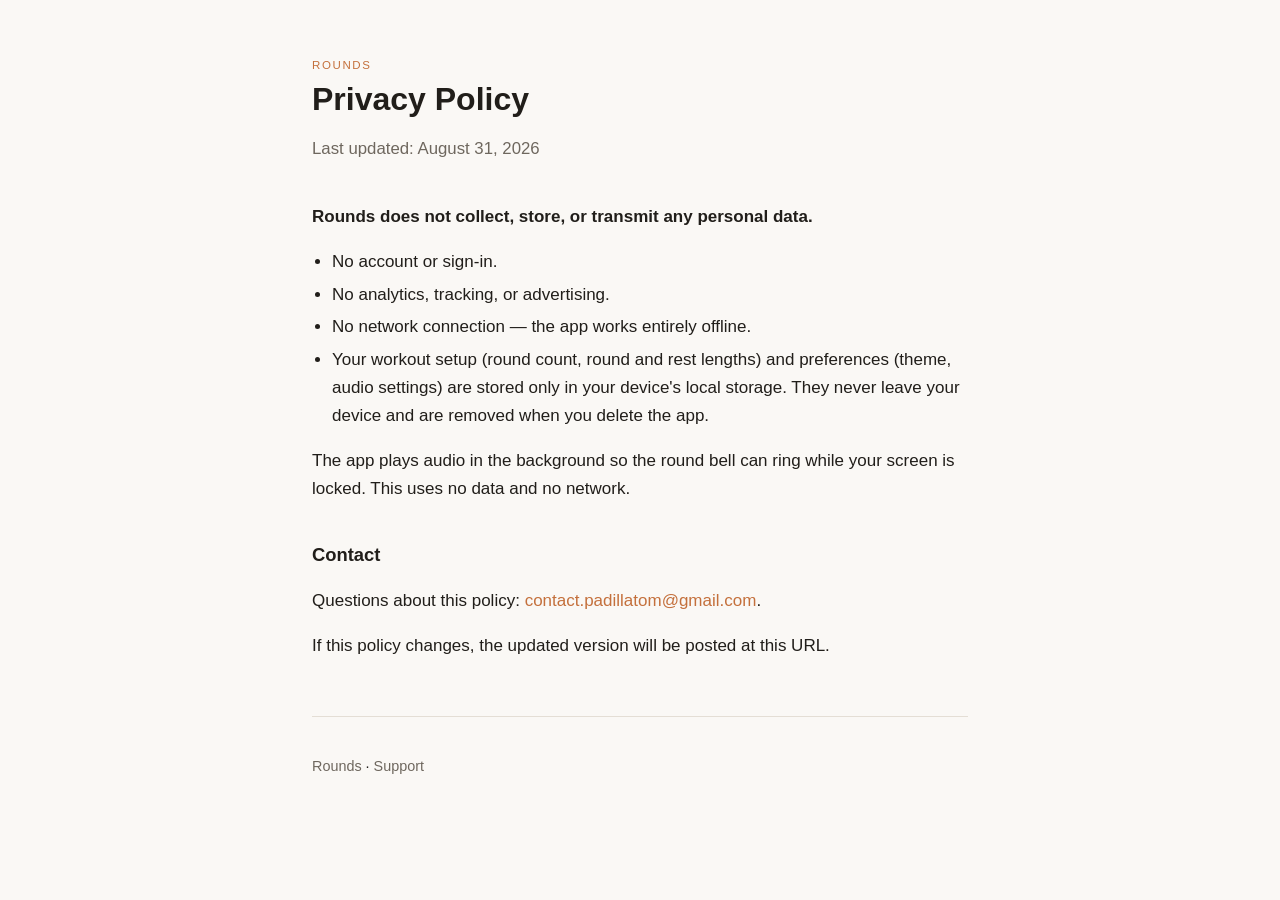
==== docs/privacy.html @ ef4c9609 "[RO-7] Add docs/ site — privacy policy + support pages for GitHub Pages Static HTML (no build step)." ====
<!doctype html>
<html lang="en">
<head>
<meta charset="utf-8">
<meta name="viewport" content="width=device-width, initial-scale=1">
<title>Rounds — Privacy Policy</title>
<meta name="description" content="Rounds does not collect, store, or transmit any personal data.">
<link rel="stylesheet" href="style.css">
</head>
<body>
<div class="wrap">
  <header>
    <p class="eyebrow"><a href="index.html">Rounds</a></p>
    <h1>Privacy Policy</h1>
    <p class="lead">Last updated: August 31, 2026</p>
  </header>

  <p><strong>Rounds does not collect, store, or transmit any personal data.</strong></p>

  <ul>
    <li>No account or sign-in.</li>
    <li>No analytics, tracking, or advertising.</li>
    <li>No network connection — the app works entirely offline.</li>
    <li>Your workout setup (round count, round and rest lengths) and preferences
      (theme, audio settings) are stored only in your device's local storage.
      They never leave your device and are removed when you delete the app.</li>
  </ul>

  <p>The app plays audio in the background so the round bell can ring while your
    screen is locked. This uses no data and no network.</p>

  <h2>Contact</h2>
  <p>Questions about this policy:
    <a href="mailto:contact.padillatom@gmail.com">contact.padillatom@gmail.com</a>.</p>

  <p>If this policy changes, the updated version will be posted at this URL.</p>

  <footer>
    <p><a href="index.html">Rounds</a> &middot; <a href="support.html">Support</a></p>
  </footer>
</div>
</body>
</html>
---- docs/style.css ----
:root {
  --bg: #faf8f5;
  --surface: #ffffff;
  --text: #211e1a;
  --muted: #6e675e;
  --border: #e4ded5;
  --accent: #c4703c;
}
@media (prefers-color-scheme: dark) {
  :root {
    --bg: #171614;
    --surface: #201e1b;
    --text: #f4f1ec;
    --muted: #a9a29a;
    --border: #34302b;
    --accent: #e08a52;
  }
}

* { box-sizing: border-box; }
html { -webkit-text-size-adjust: 100%; }
body {
  margin: 0;
  background: var(--bg);
  color: var(--text);
  font: 17px/1.65 -apple-system, BlinkMacSystemFont, "Segoe UI", Roboto, Helvetica, Arial, sans-serif;
}
.wrap {
  max-width: 44rem;
  margin: 0 auto;
  padding: 3.5rem 1.5rem 5rem;
}
header { margin-bottom: 2.5rem; }
.eyebrow {
  font-size: 0.72rem;
  letter-spacing: 0.14em;
  text-transform: uppercase;
  color: var(--muted);
  margin: 0 0 0.4rem;
}
h1 { font-size: 2rem; line-height: 1.15; margin: 0 0 0.5rem; }
h2 { font-size: 1.15rem; margin: 2.25rem 0 0.6rem; }
p, li { color: var(--text); }
.lead { color: var(--muted); font-size: 1.05rem; }
a { color: var(--accent); text-decoration: none; }
a:hover { text-decoration: underline; }
ul { padding-left: 1.25rem; }
li { margin: 0.3rem 0; }
.card {
  background: var(--surface);
  border: 1px solid var(--border);
  border-radius: 16px;
  padding: 1.25rem 1.5rem;
  margin: 1.25rem 0;
}
.card h2 { margin-top: 0.25rem; }
.q { font-weight: 600; margin: 1.4rem 0 0.2rem; }
.q:first-of-type { margin-top: 0.5rem; }
nav.links { display: flex; gap: 1.25rem; margin-top: 1.5rem; flex-wrap: wrap; }
footer {
  margin-top: 3.5rem;
  padding-top: 1.5rem;
  border-top: 1px solid var(--border);
  color: var(--muted);
  font-size: 0.9rem;
}
footer a { color: var(--muted); }
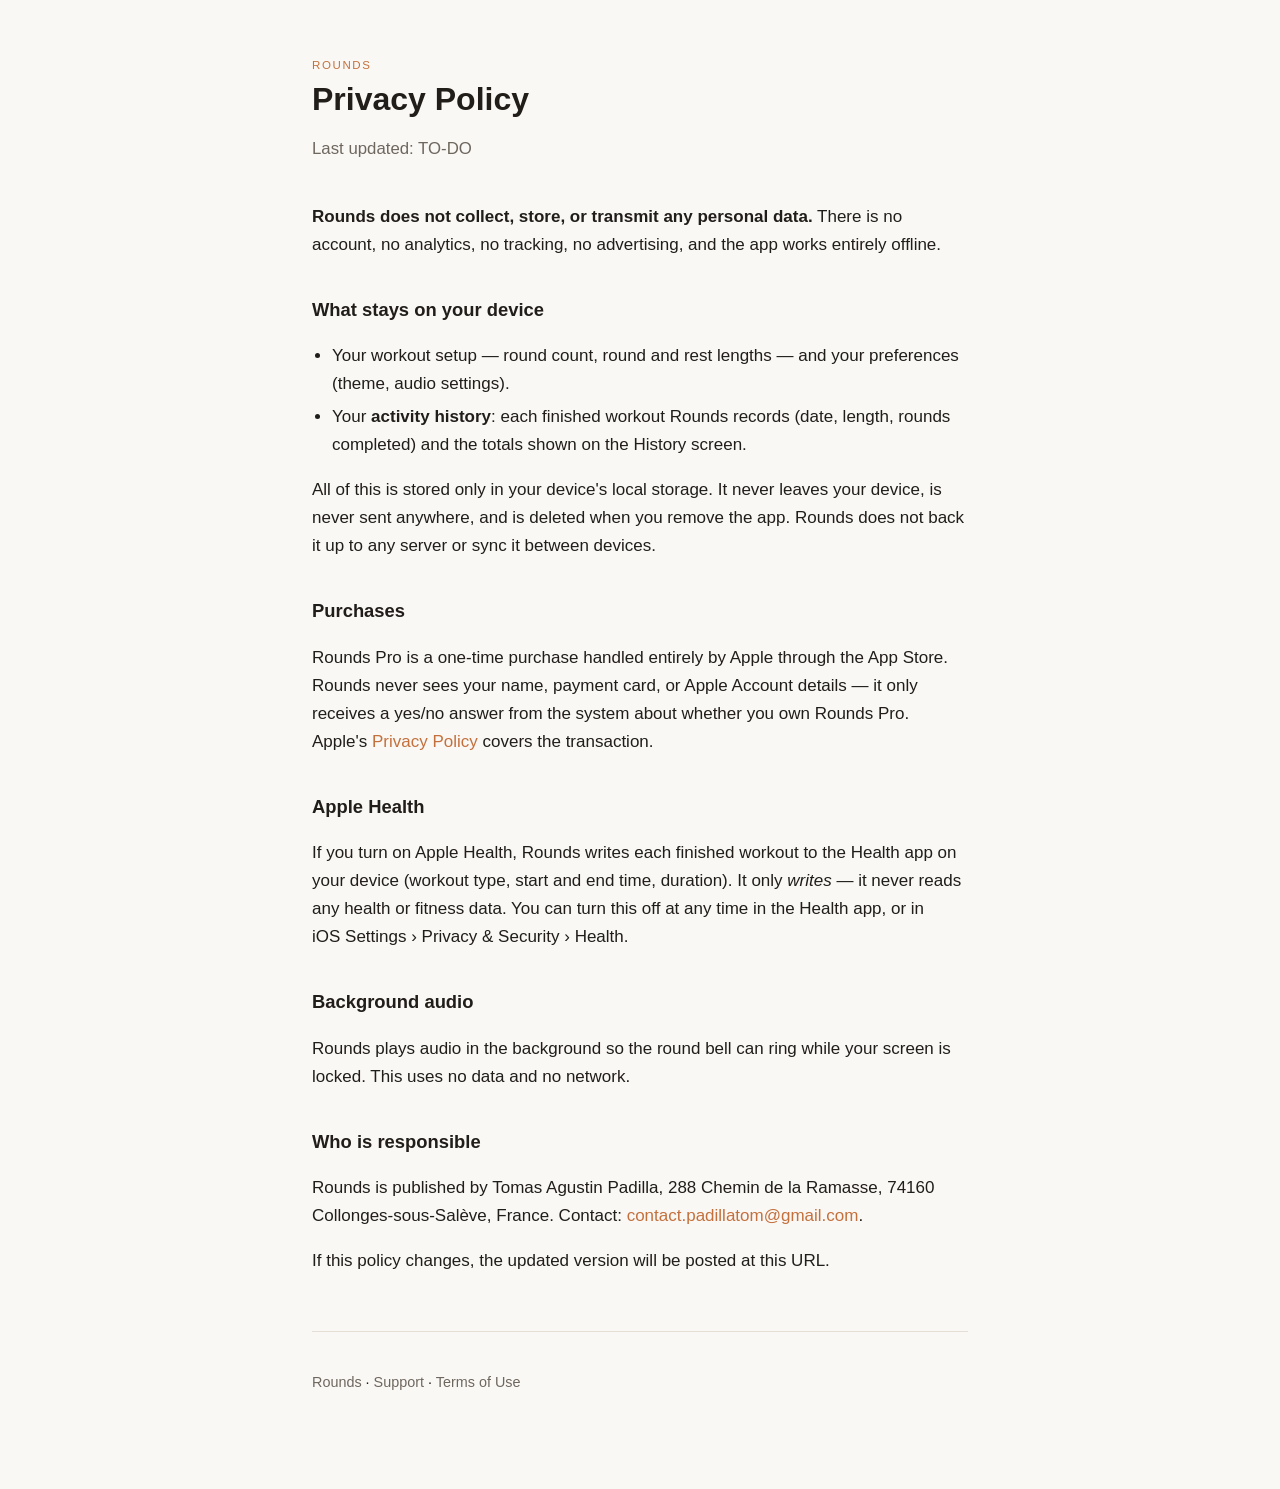
==== commit 353453f9: "[RO-20] docs: refresh legal pages for the 2.0 paid release - privacy.html: on-device activity histor" ====
--- a/docs/privacy.html
+++ b/docs/privacy.html
@@ -4,39 +4,61 @@
 <meta charset="utf-8">
 <meta name="viewport" content="width=device-width, initial-scale=1">
 <title>Rounds — Privacy Policy</title>
-<meta name="description" content="Rounds does not collect, store, or transmit any personal data.">
+<meta name="description" content="Rounds does not collect, store, or transmit any personal data. Everything stays on your device.">
 <link rel="stylesheet" href="style.css">
 </head>
 <body>
+<!-- TODO(2.0 release): set the "Last updated" date -->
 <div class="wrap">
   <header>
     <p class="eyebrow"><a href="index.html">Rounds</a></p>
     <h1>Privacy Policy</h1>
-    <p class="lead">Last updated: August 31, 2026</p>
+    <p class="lead">Last updated: TO-DO</p>
   </header>
 
-  <p><strong>Rounds does not collect, store, or transmit any personal data.</strong></p>
+  <p><strong>Rounds does not collect, store, or transmit any personal data.</strong>
+    There is no account, no analytics, no tracking, no advertising, and the app
+    works entirely offline.</p>
 
+  <h2>What stays on your device</h2>
   <ul>
-    <li>No account or sign-in.</li>
-    <li>No analytics, tracking, or advertising.</li>
-    <li>No network connection — the app works entirely offline.</li>
-    <li>Your workout setup (round count, round and rest lengths) and preferences
-      (theme, audio settings) are stored only in your device's local storage.
-      They never leave your device and are removed when you delete the app.</li>
+    <li>Your workout setup — round count, round and rest lengths — and your
+      preferences (theme, audio settings).</li>
+    <li>Your <strong>activity history</strong>: each finished workout Rounds
+      records (date, length, rounds completed) and the totals shown on the
+      History screen.</li>
   </ul>
+  <p>All of this is stored only in your device's local storage. It never leaves
+    your device, is never sent anywhere, and is deleted when you remove the app.
+    Rounds does not back it up to any server or sync it between devices.</p>
 
-  <p>The app plays audio in the background so the round bell can ring while your
+  <h2>Purchases</h2>
+  <p>Rounds Pro is a one-time purchase handled entirely by Apple through the App
+    Store. Rounds never sees your name, payment card, or Apple Account details —
+    it only receives a yes/no answer from the system about whether you own Rounds
+    Pro. Apple's <a href="https://www.apple.com/legal/privacy/">Privacy Policy</a>
+    covers the transaction.</p>
+
+  <h2>Apple Health</h2>
+  <p>If you turn on Apple Health, Rounds writes each finished workout to the
+    Health app on your device (workout type, start and end time, duration). It
+    only <em>writes</em> — it never reads any health or fitness data. You can turn
+    this off at any time in the Health app, or in iOS&nbsp;Settings &rsaquo;
+    Privacy&nbsp;&amp;&nbsp;Security &rsaquo; Health.</p>
+
+  <h2>Background audio</h2>
+  <p>Rounds plays audio in the background so the round bell can ring while your
     screen is locked. This uses no data and no network.</p>
 
-  <h2>Contact</h2>
-  <p>Questions about this policy:
-    <a href="mailto:contact.padillatom@gmail.com">contact.padillatom@gmail.com</a>.</p>
-
+  <h2>Who is responsible</h2>
+  <p>Rounds is published by Tomas Agustin Padilla, 288 Chemin de la Ramasse,
+    74160 Collonges-sous-Salève, France.
+    Contact: <a href="mailto:contact.padillatom@gmail.com">contact.padillatom@gmail.com</a>.</p>
   <p>If this policy changes, the updated version will be posted at this URL.</p>
 
   <footer>
-    <p><a href="index.html">Rounds</a> &middot; <a href="support.html">Support</a></p>
+    <p><a href="index.html">Rounds</a> &middot; <a href="support.html">Support</a>
+      &middot; <a href="terms.html">Terms of Use</a></p>
   </footer>
 </div>
 </body>
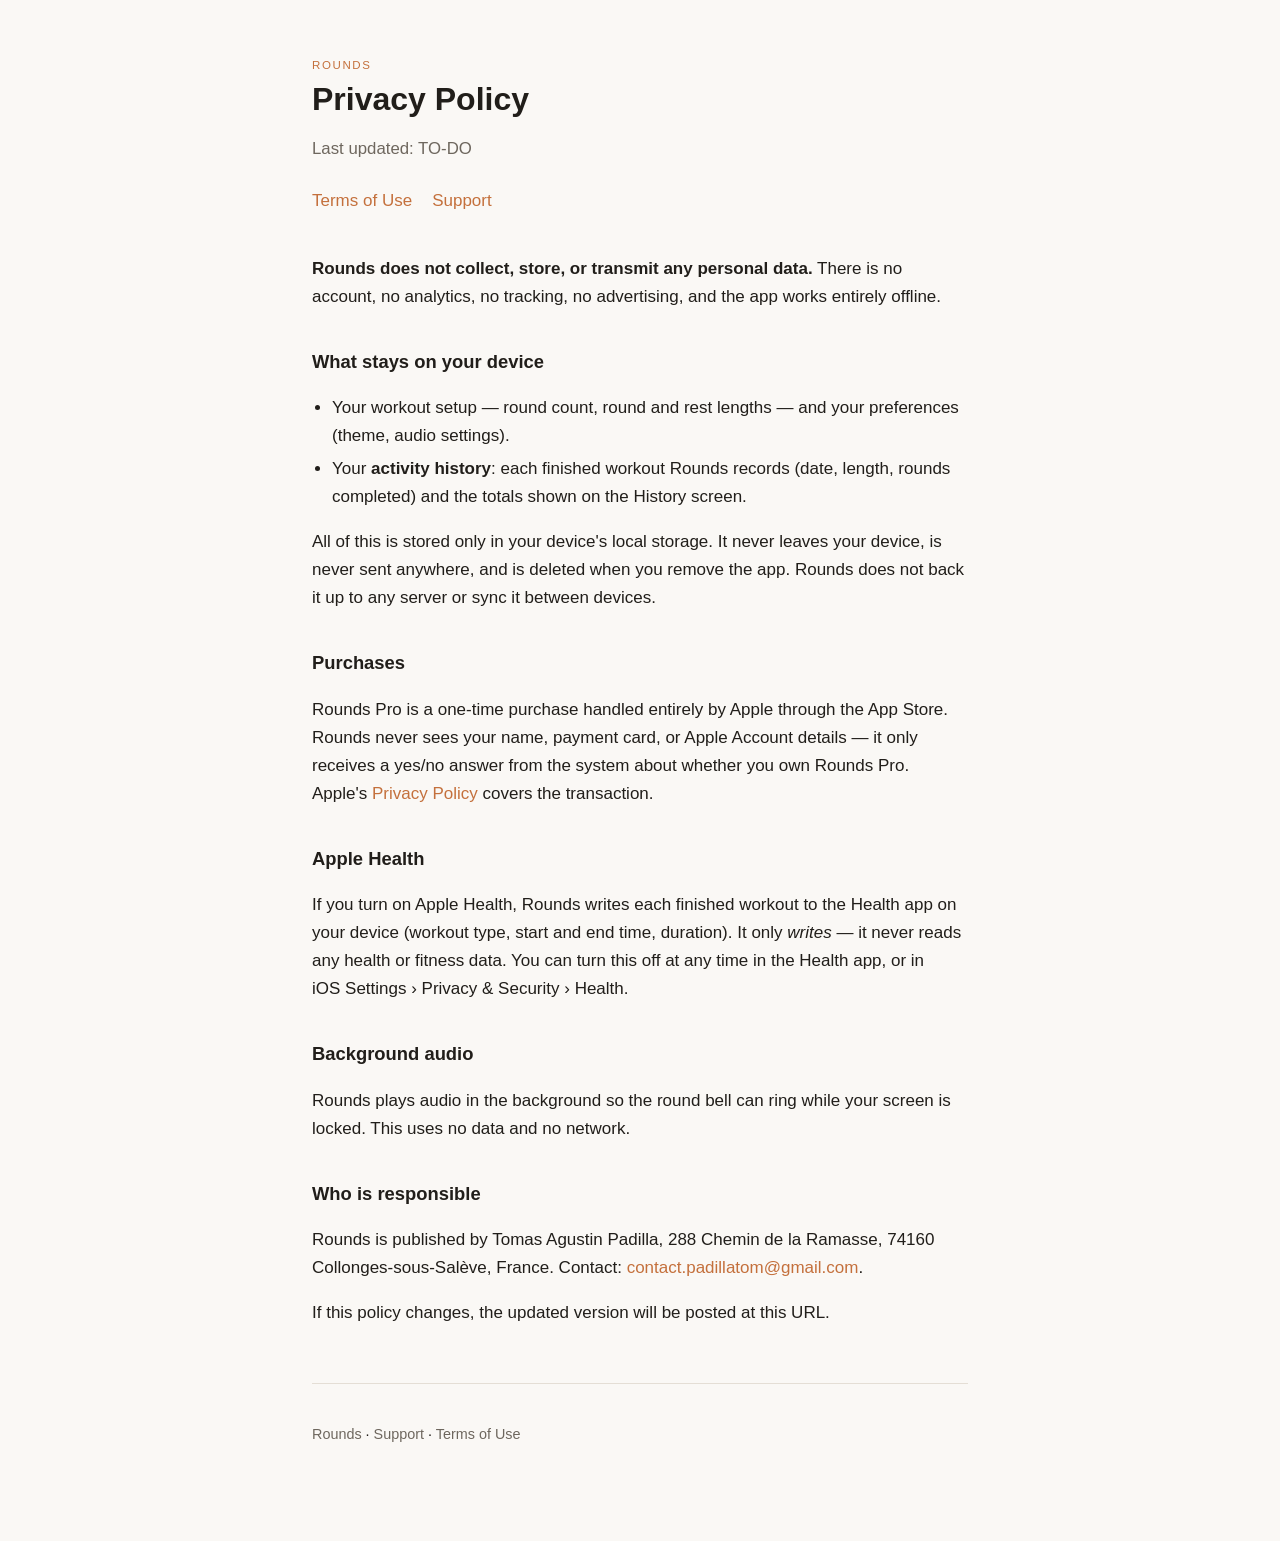
==== commit 79d10e39: "[RO-20] docs: cross-nav header links between the legal pages Each of privacy / terms / support now l" ====
--- a/docs/privacy.html
+++ b/docs/privacy.html
@@ -14,6 +14,10 @@
     <p class="eyebrow"><a href="index.html">Rounds</a></p>
     <h1>Privacy Policy</h1>
     <p class="lead">Last updated: TO-DO</p>
+    <nav class="links">
+      <a href="terms.html">Terms of Use</a>
+      <a href="support.html">Support</a>
+    </nav>
   </header>
 
   <p><strong>Rounds does not collect, store, or transmit any personal data.</strong>
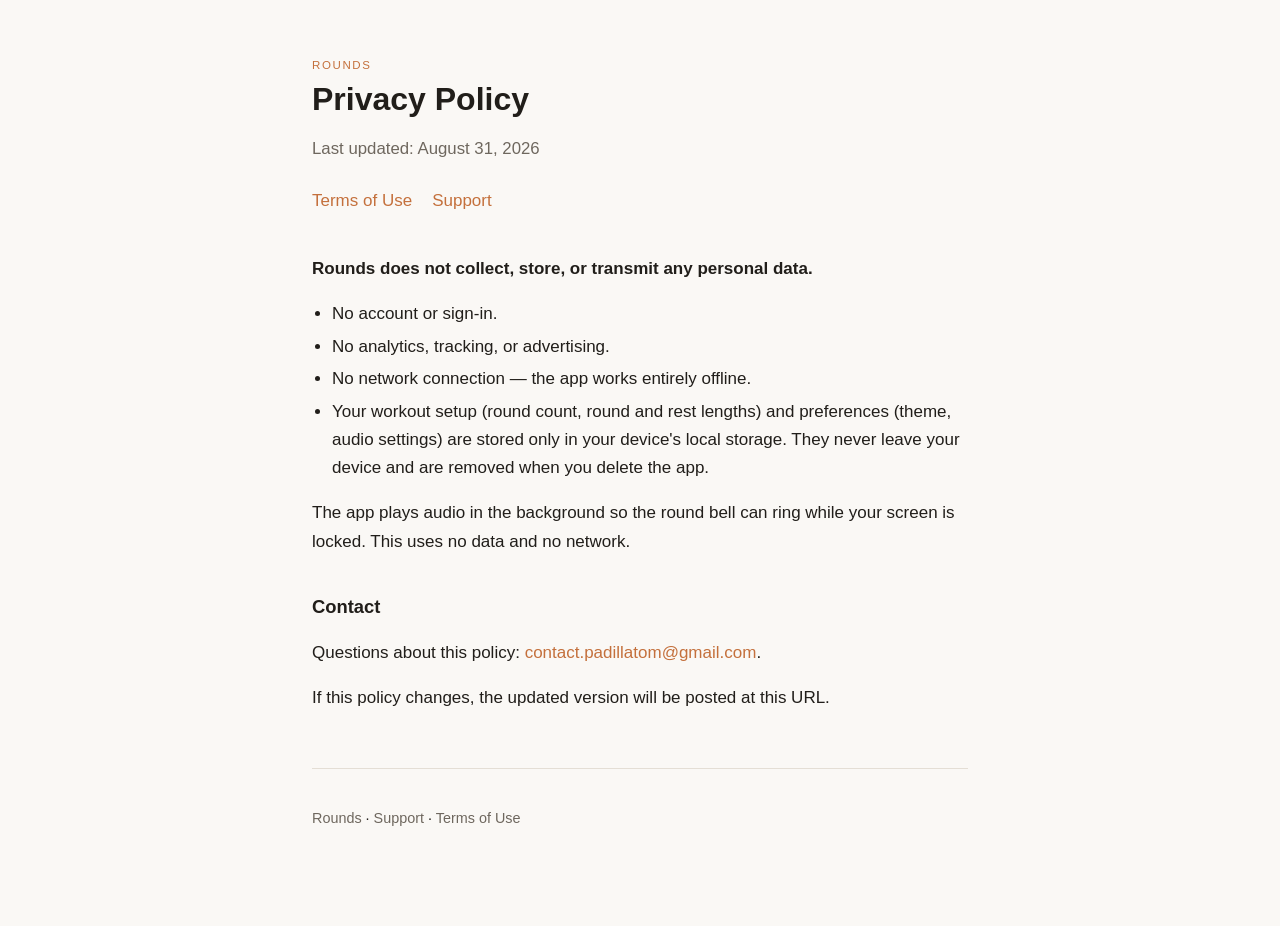
==== commit 1de432aa: "docs: publish Terms of Use + cross-nav between the legal pages A lean Terms page (Apple Standard EUL" ====
--- a/docs/privacy.html
+++ b/docs/privacy.html
@@ -4,60 +4,39 @@
 <meta charset="utf-8">
 <meta name="viewport" content="width=device-width, initial-scale=1">
 <title>Rounds — Privacy Policy</title>
-<meta name="description" content="Rounds does not collect, store, or transmit any personal data. Everything stays on your device.">
+<meta name="description" content="Rounds does not collect, store, or transmit any personal data.">
 <link rel="stylesheet" href="style.css">
 </head>
 <body>
-<!-- TODO(2.0 release): set the "Last updated" date -->
 <div class="wrap">
   <header>
     <p class="eyebrow"><a href="index.html">Rounds</a></p>
     <h1>Privacy Policy</h1>
-    <p class="lead">Last updated: TO-DO</p>
+    <p class="lead">Last updated: August 31, 2026</p>
     <nav class="links">
       <a href="terms.html">Terms of Use</a>
       <a href="support.html">Support</a>
     </nav>
   </header>
 
-  <p><strong>Rounds does not collect, store, or transmit any personal data.</strong>
-    There is no account, no analytics, no tracking, no advertising, and the app
-    works entirely offline.</p>
+  <p><strong>Rounds does not collect, store, or transmit any personal data.</strong></p>
 
-  <h2>What stays on your device</h2>
   <ul>
-    <li>Your workout setup — round count, round and rest lengths — and your
-      preferences (theme, audio settings).</li>
-    <li>Your <strong>activity history</strong>: each finished workout Rounds
-      records (date, length, rounds completed) and the totals shown on the
-      History screen.</li>
+    <li>No account or sign-in.</li>
+    <li>No analytics, tracking, or advertising.</li>
+    <li>No network connection — the app works entirely offline.</li>
+    <li>Your workout setup (round count, round and rest lengths) and preferences
+      (theme, audio settings) are stored only in your device's local storage.
+      They never leave your device and are removed when you delete the app.</li>
   </ul>
-  <p>All of this is stored only in your device's local storage. It never leaves
-    your device, is never sent anywhere, and is deleted when you remove the app.
-    Rounds does not back it up to any server or sync it between devices.</p>
 
-  <h2>Purchases</h2>
-  <p>Rounds Pro is a one-time purchase handled entirely by Apple through the App
-    Store. Rounds never sees your name, payment card, or Apple Account details —
-    it only receives a yes/no answer from the system about whether you own Rounds
-    Pro. Apple's <a href="https://www.apple.com/legal/privacy/">Privacy Policy</a>
-    covers the transaction.</p>
-
-  <h2>Apple Health</h2>
-  <p>If you turn on Apple Health, Rounds writes each finished workout to the
-    Health app on your device (workout type, start and end time, duration). It
-    only <em>writes</em> — it never reads any health or fitness data. You can turn
-    this off at any time in the Health app, or in iOS&nbsp;Settings &rsaquo;
-    Privacy&nbsp;&amp;&nbsp;Security &rsaquo; Health.</p>
-
-  <h2>Background audio</h2>
-  <p>Rounds plays audio in the background so the round bell can ring while your
+  <p>The app plays audio in the background so the round bell can ring while your
     screen is locked. This uses no data and no network.</p>
 
-  <h2>Who is responsible</h2>
-  <p>Rounds is published by Tomas Agustin Padilla, 288 Chemin de la Ramasse,
-    74160 Collonges-sous-Salève, France.
-    Contact: <a href="mailto:contact.padillatom@gmail.com">contact.padillatom@gmail.com</a>.</p>
+  <h2>Contact</h2>
+  <p>Questions about this policy:
+    <a href="mailto:contact.padillatom@gmail.com">contact.padillatom@gmail.com</a>.</p>
+
   <p>If this policy changes, the updated version will be posted at this URL.</p>
 
   <footer>
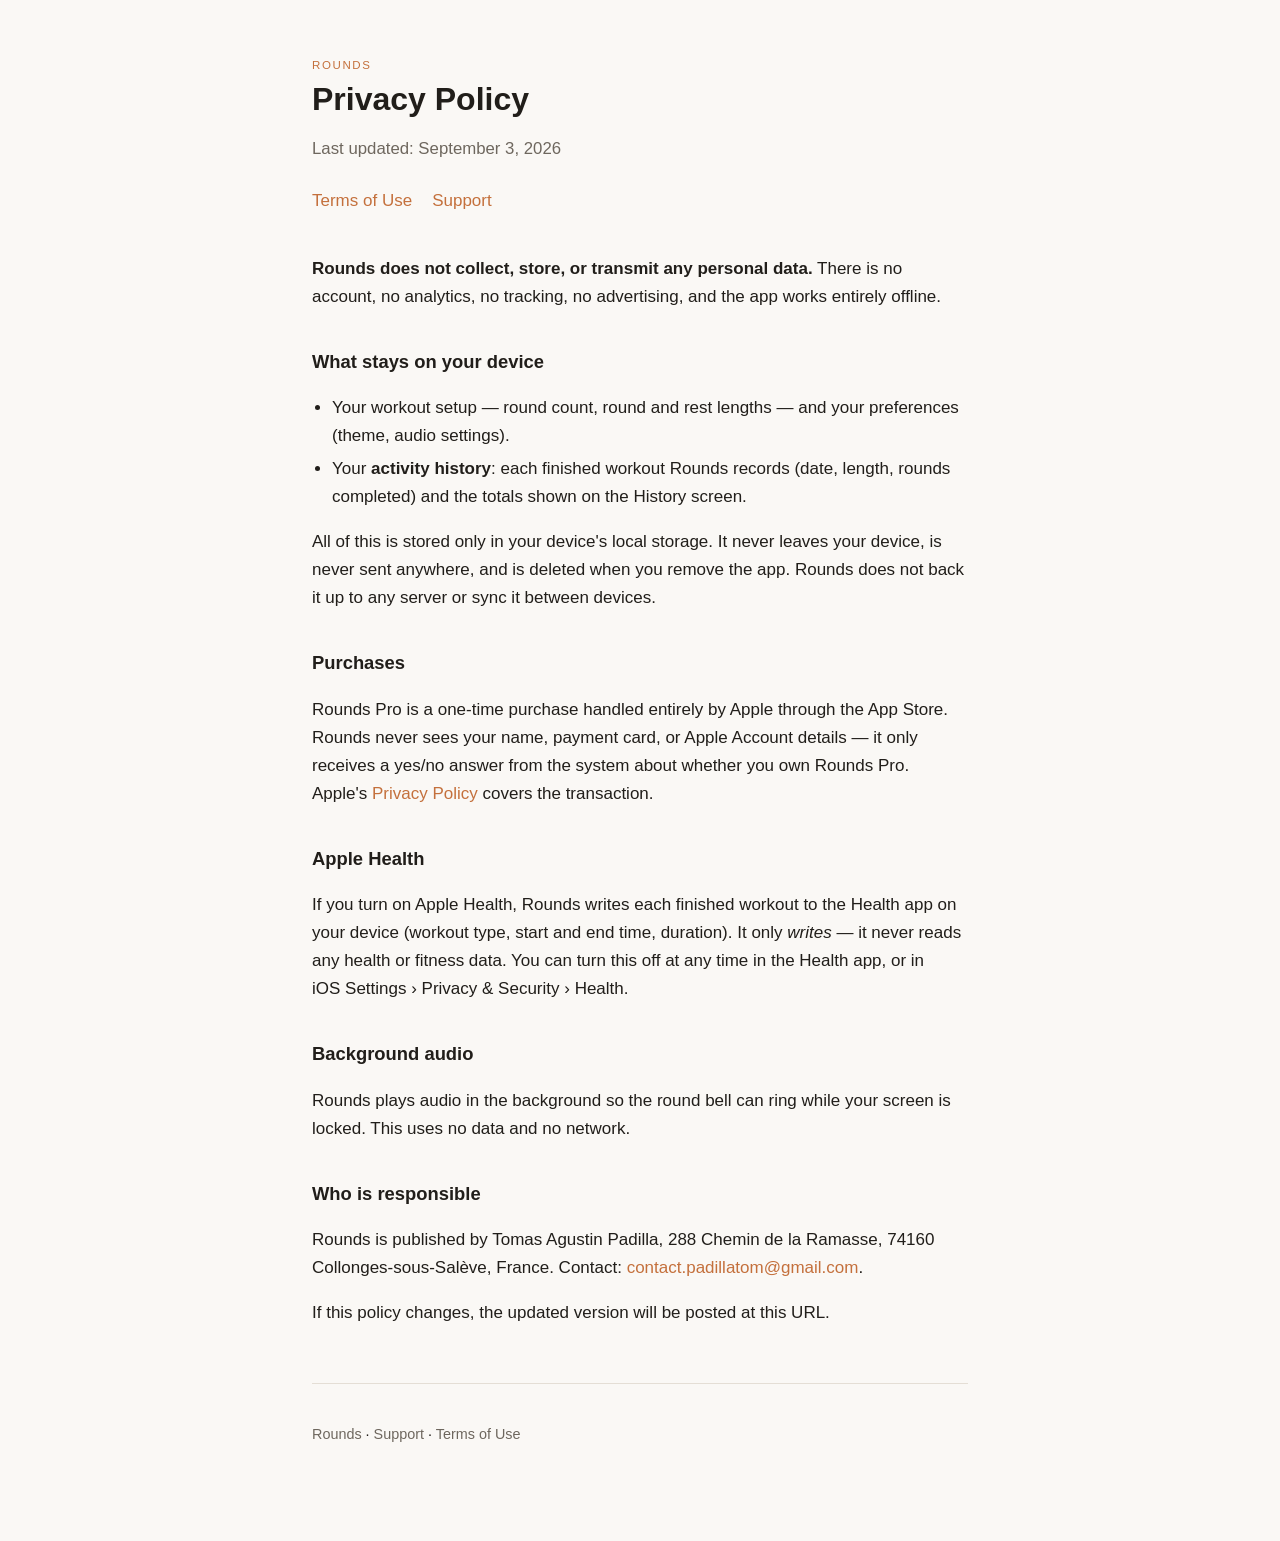
==== commit a77624d5: "[RO-20] docs: set the Last updated date, publish for 2.0 Publishing the full 2.0 legal pages now (Ro" ====
--- a/docs/privacy.html
+++ b/docs/privacy.html
@@ -4,7 +4,7 @@
 <meta charset="utf-8">
 <meta name="viewport" content="width=device-width, initial-scale=1">
 <title>Rounds — Privacy Policy</title>
-<meta name="description" content="Rounds does not collect, store, or transmit any personal data.">
+<meta name="description" content="Rounds does not collect, store, or transmit any personal data. Everything stays on your device.">
 <link rel="stylesheet" href="style.css">
 </head>
 <body>
@@ -12,31 +12,51 @@
   <header>
     <p class="eyebrow"><a href="index.html">Rounds</a></p>
     <h1>Privacy Policy</h1>
-    <p class="lead">Last updated: August 31, 2026</p>
+    <p class="lead">Last updated: September 3, 2026</p>
     <nav class="links">
       <a href="terms.html">Terms of Use</a>
       <a href="support.html">Support</a>
     </nav>
   </header>
 
-  <p><strong>Rounds does not collect, store, or transmit any personal data.</strong></p>
+  <p><strong>Rounds does not collect, store, or transmit any personal data.</strong>
+    There is no account, no analytics, no tracking, no advertising, and the app
+    works entirely offline.</p>
 
+  <h2>What stays on your device</h2>
   <ul>
-    <li>No account or sign-in.</li>
-    <li>No analytics, tracking, or advertising.</li>
-    <li>No network connection — the app works entirely offline.</li>
-    <li>Your workout setup (round count, round and rest lengths) and preferences
-      (theme, audio settings) are stored only in your device's local storage.
-      They never leave your device and are removed when you delete the app.</li>
+    <li>Your workout setup — round count, round and rest lengths — and your
+      preferences (theme, audio settings).</li>
+    <li>Your <strong>activity history</strong>: each finished workout Rounds
+      records (date, length, rounds completed) and the totals shown on the
+      History screen.</li>
   </ul>
+  <p>All of this is stored only in your device's local storage. It never leaves
+    your device, is never sent anywhere, and is deleted when you remove the app.
+    Rounds does not back it up to any server or sync it between devices.</p>
 
-  <p>The app plays audio in the background so the round bell can ring while your
+  <h2>Purchases</h2>
+  <p>Rounds Pro is a one-time purchase handled entirely by Apple through the App
+    Store. Rounds never sees your name, payment card, or Apple Account details —
+    it only receives a yes/no answer from the system about whether you own Rounds
+    Pro. Apple's <a href="https://www.apple.com/legal/privacy/">Privacy Policy</a>
+    covers the transaction.</p>
+
+  <h2>Apple Health</h2>
+  <p>If you turn on Apple Health, Rounds writes each finished workout to the
+    Health app on your device (workout type, start and end time, duration). It
+    only <em>writes</em> — it never reads any health or fitness data. You can turn
+    this off at any time in the Health app, or in iOS&nbsp;Settings &rsaquo;
+    Privacy&nbsp;&amp;&nbsp;Security &rsaquo; Health.</p>
+
+  <h2>Background audio</h2>
+  <p>Rounds plays audio in the background so the round bell can ring while your
     screen is locked. This uses no data and no network.</p>
 
-  <h2>Contact</h2>
-  <p>Questions about this policy:
-    <a href="mailto:contact.padillatom@gmail.com">contact.padillatom@gmail.com</a>.</p>
-
+  <h2>Who is responsible</h2>
+  <p>Rounds is published by Tomas Agustin Padilla, 288 Chemin de la Ramasse,
+    74160 Collonges-sous-Salève, France.
+    Contact: <a href="mailto:contact.padillatom@gmail.com">contact.padillatom@gmail.com</a>.</p>
   <p>If this policy changes, the updated version will be posted at this URL.</p>
 
   <footer>
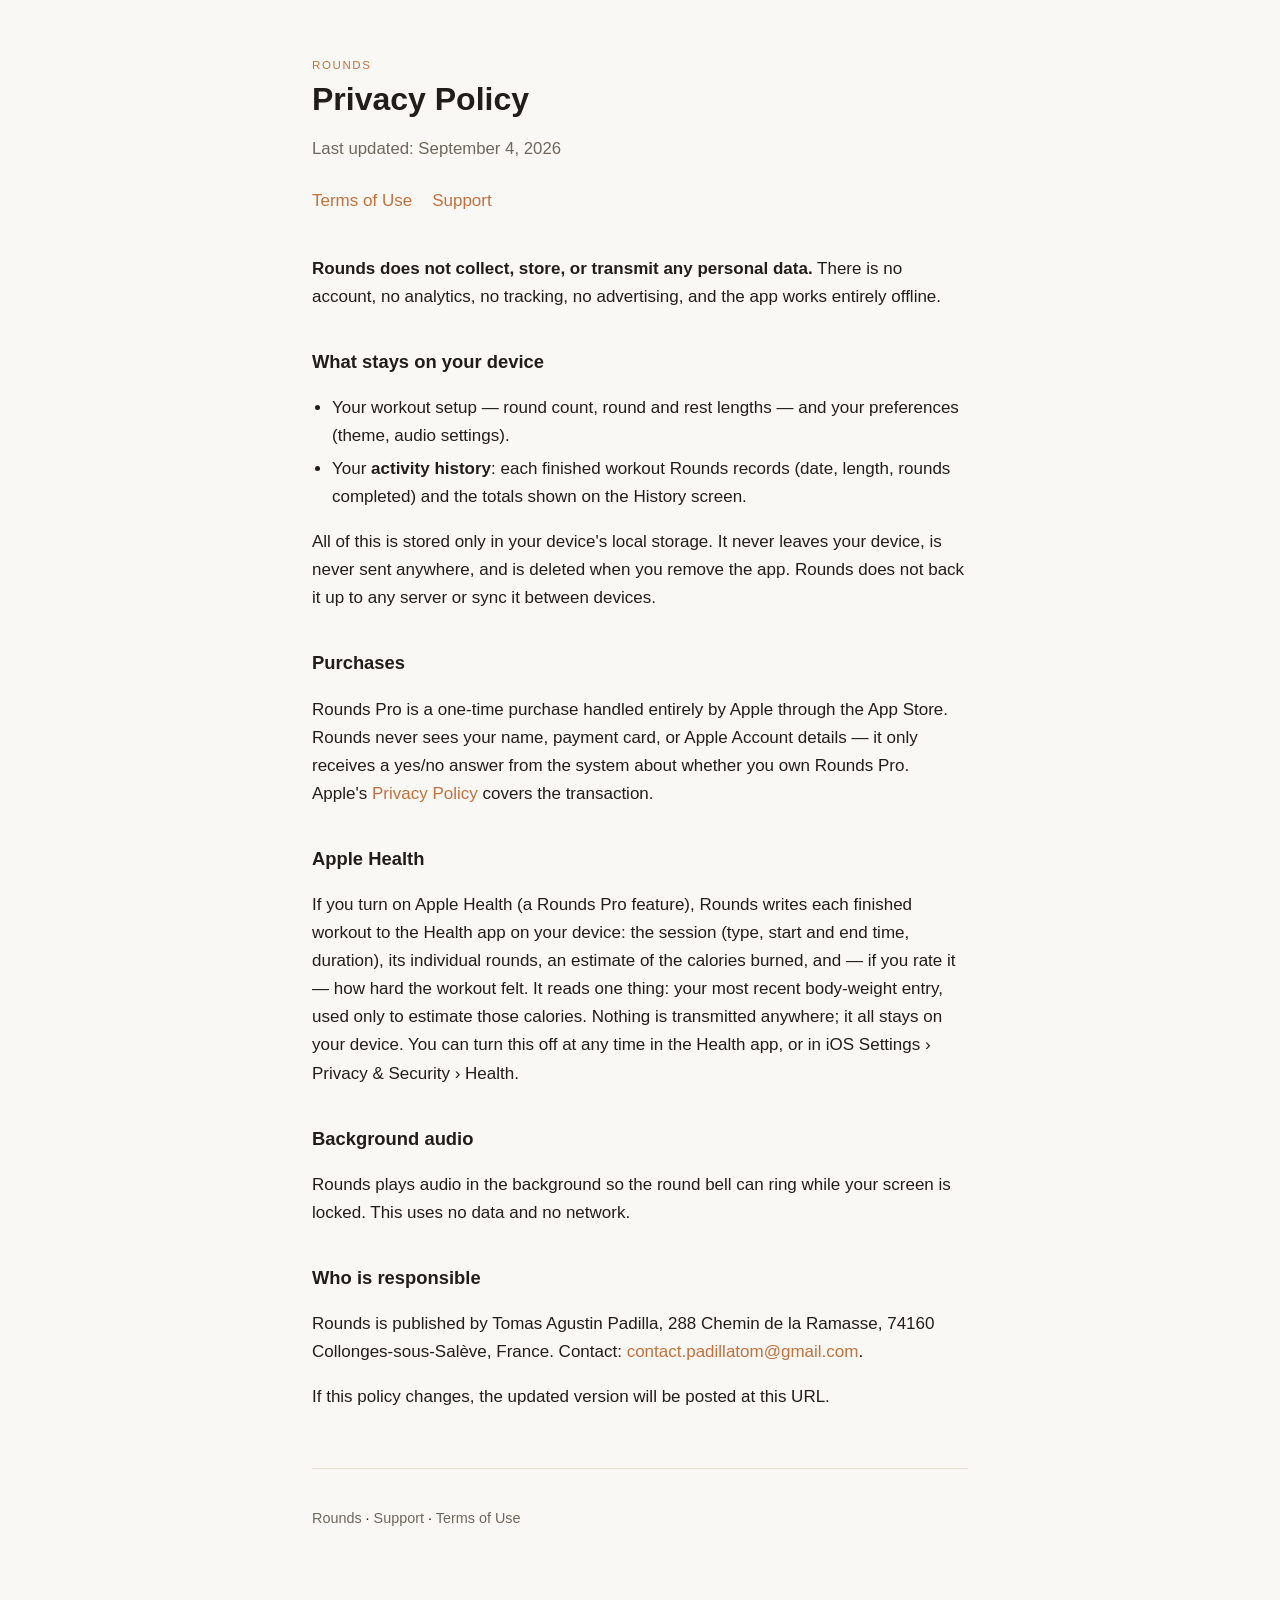
==== commit 8de12128: "[RO-14] Write finished workouts to Apple Health / Fitness Pro-gated, opt-in from Settings ▸ Apple He" ====
--- a/docs/privacy.html
+++ b/docs/privacy.html
@@ -12,7 +12,7 @@
   <header>
     <p class="eyebrow"><a href="index.html">Rounds</a></p>
     <h1>Privacy Policy</h1>
-    <p class="lead">Last updated: September 3, 2026</p>
+    <p class="lead">Last updated: September 4, 2026</p>
     <nav class="links">
       <a href="terms.html">Terms of Use</a>
       <a href="support.html">Support</a>
@@ -43,9 +43,12 @@
     covers the transaction.</p>
 
   <h2>Apple Health</h2>
-  <p>If you turn on Apple Health, Rounds writes each finished workout to the
-    Health app on your device (workout type, start and end time, duration). It
-    only <em>writes</em> — it never reads any health or fitness data. You can turn
+  <p>If you turn on Apple Health (a Rounds Pro feature), Rounds writes each
+    finished workout to the Health app on your device: the session (type, start
+    and end time, duration), its individual rounds, an estimate of the calories
+    burned, and — if you rate it — how hard the workout felt. It reads one thing:
+    your most recent body-weight entry, used only to estimate those calories.
+    Nothing is transmitted anywhere; it all stays on your device. You can turn
     this off at any time in the Health app, or in iOS&nbsp;Settings &rsaquo;
     Privacy&nbsp;&amp;&nbsp;Security &rsaquo; Health.</p>
 
